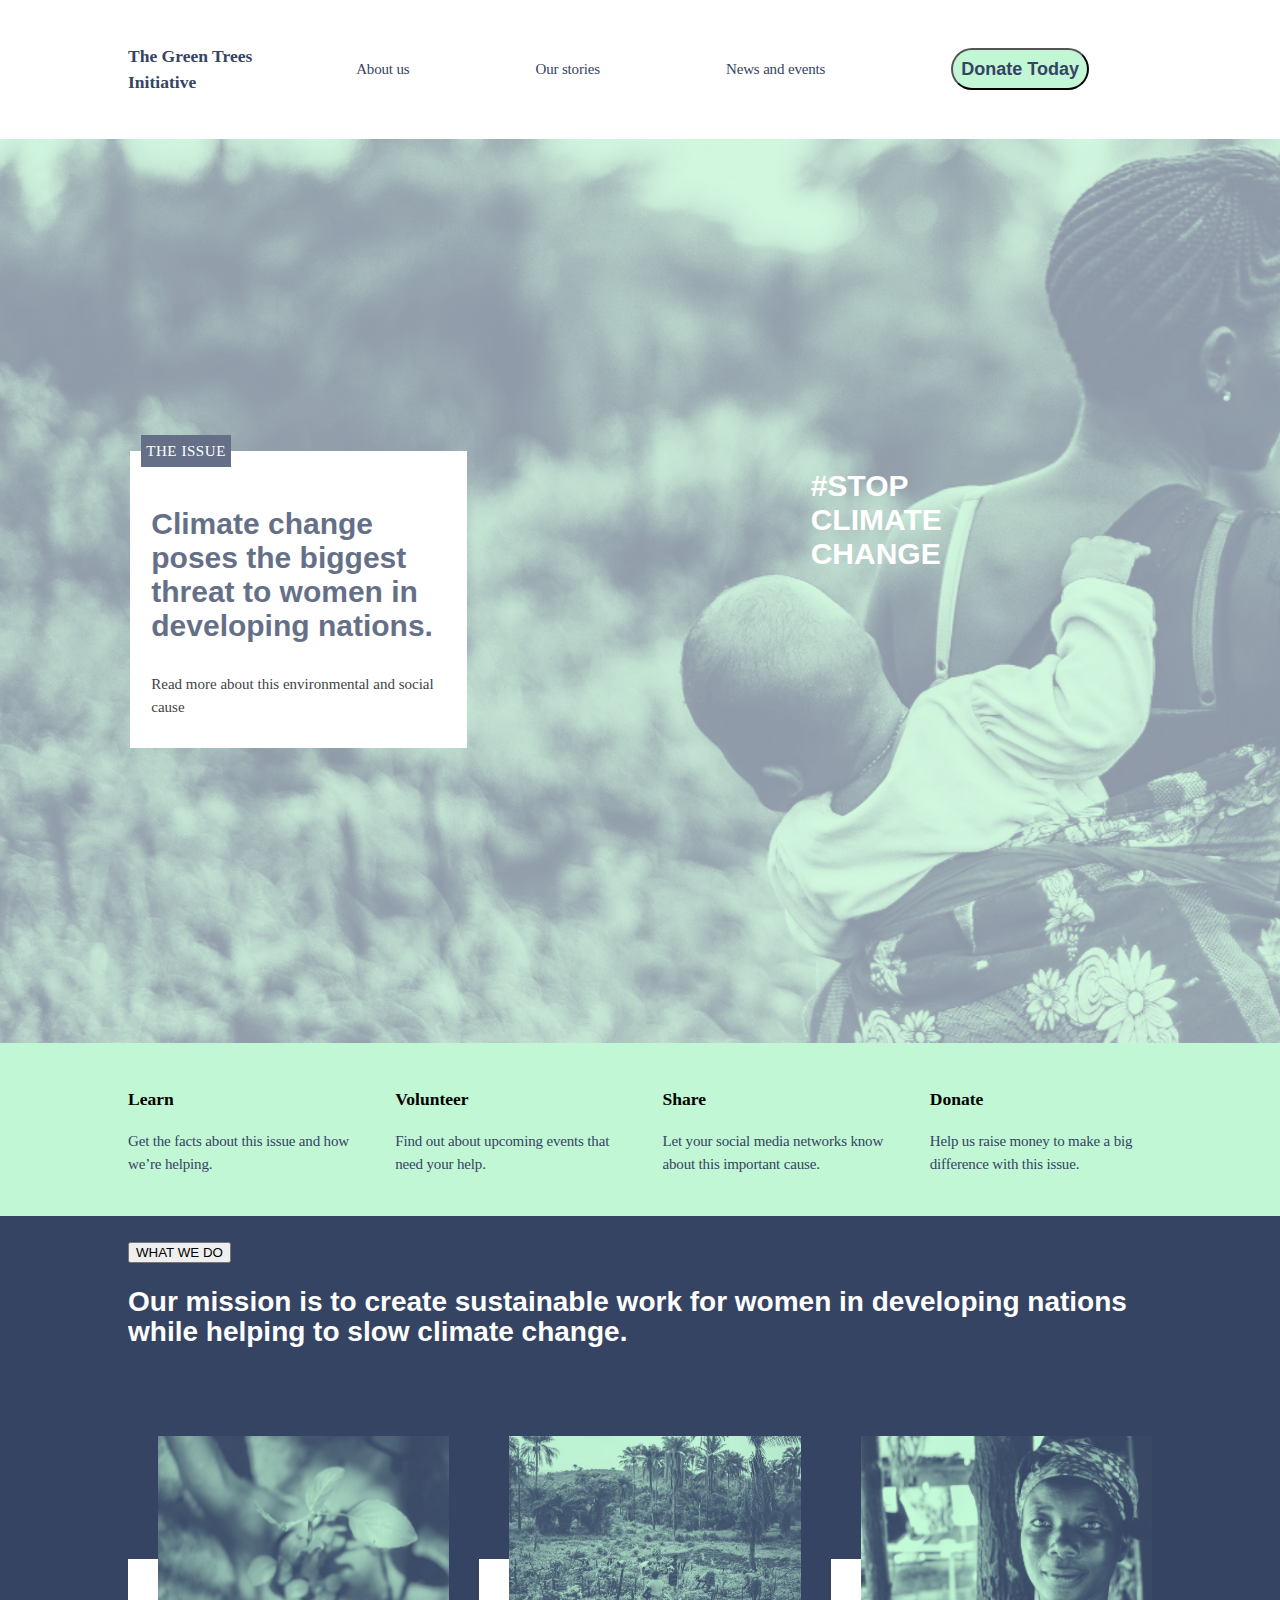
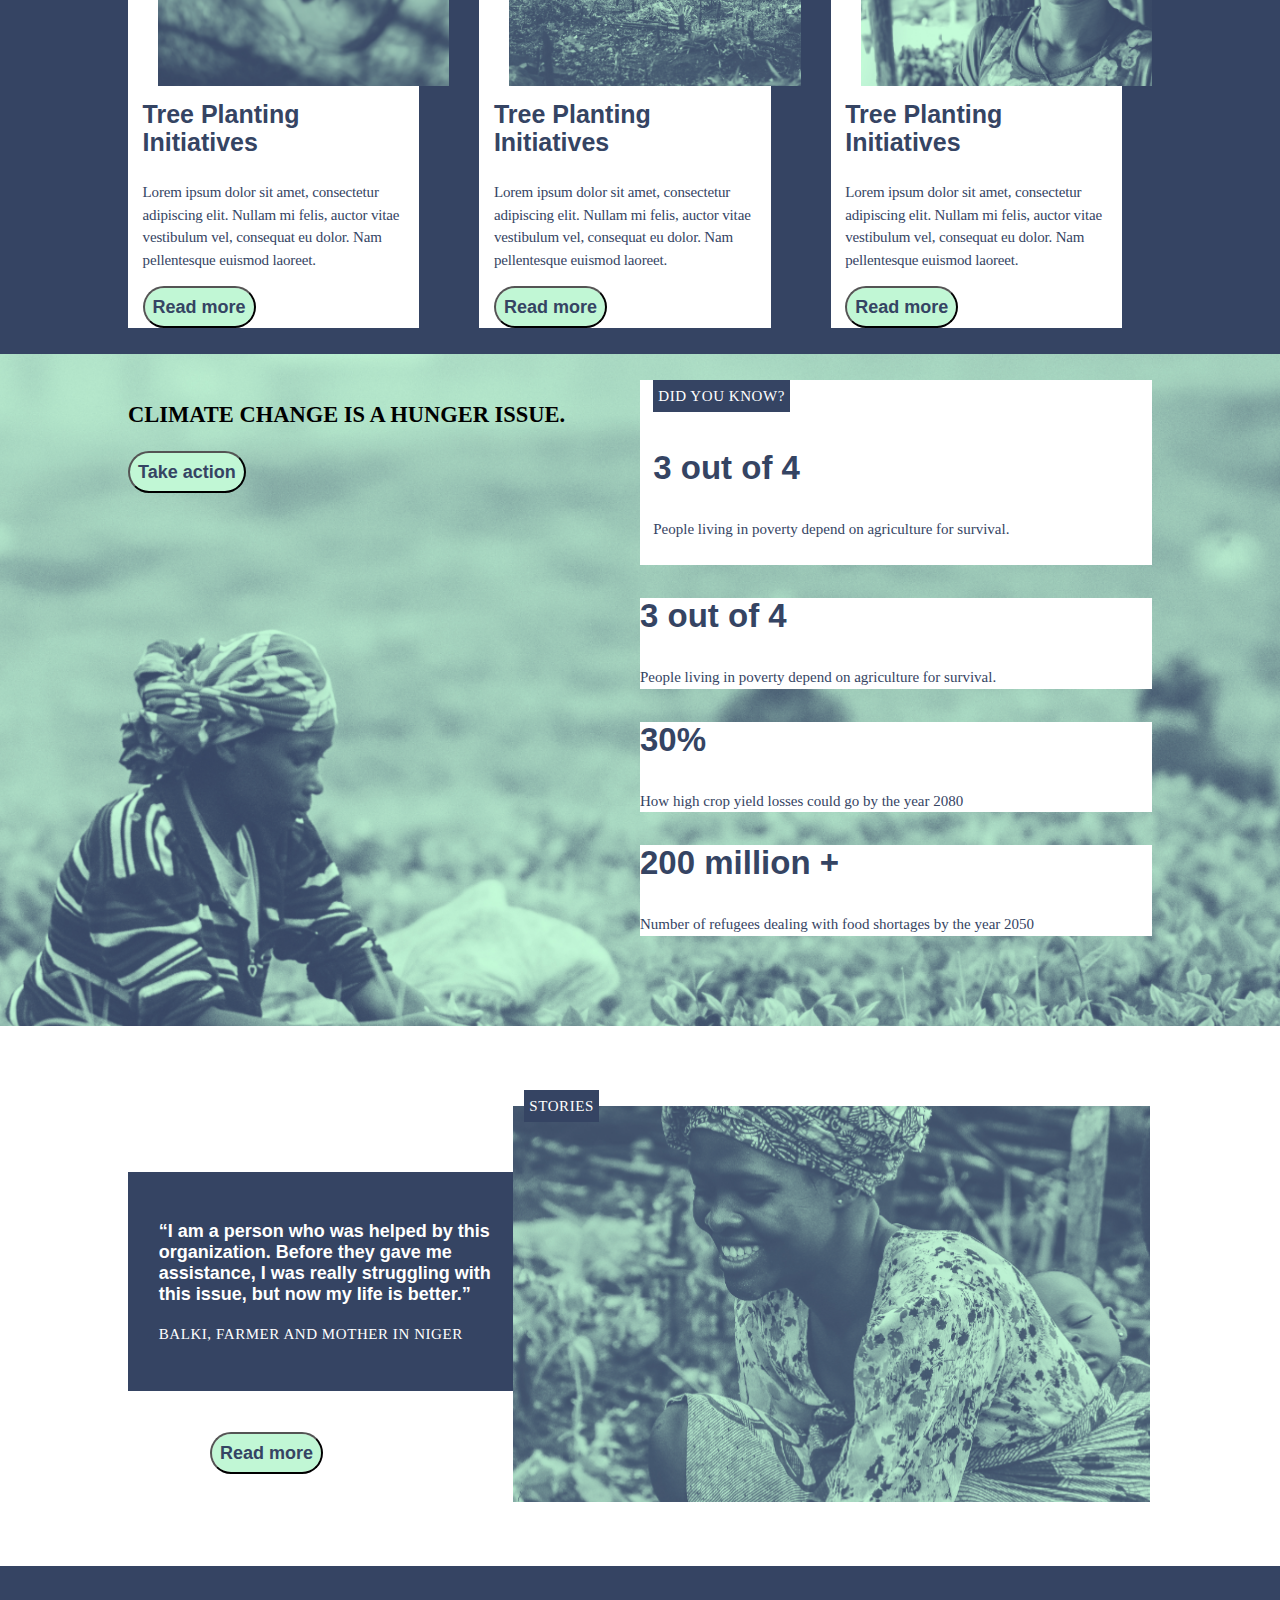
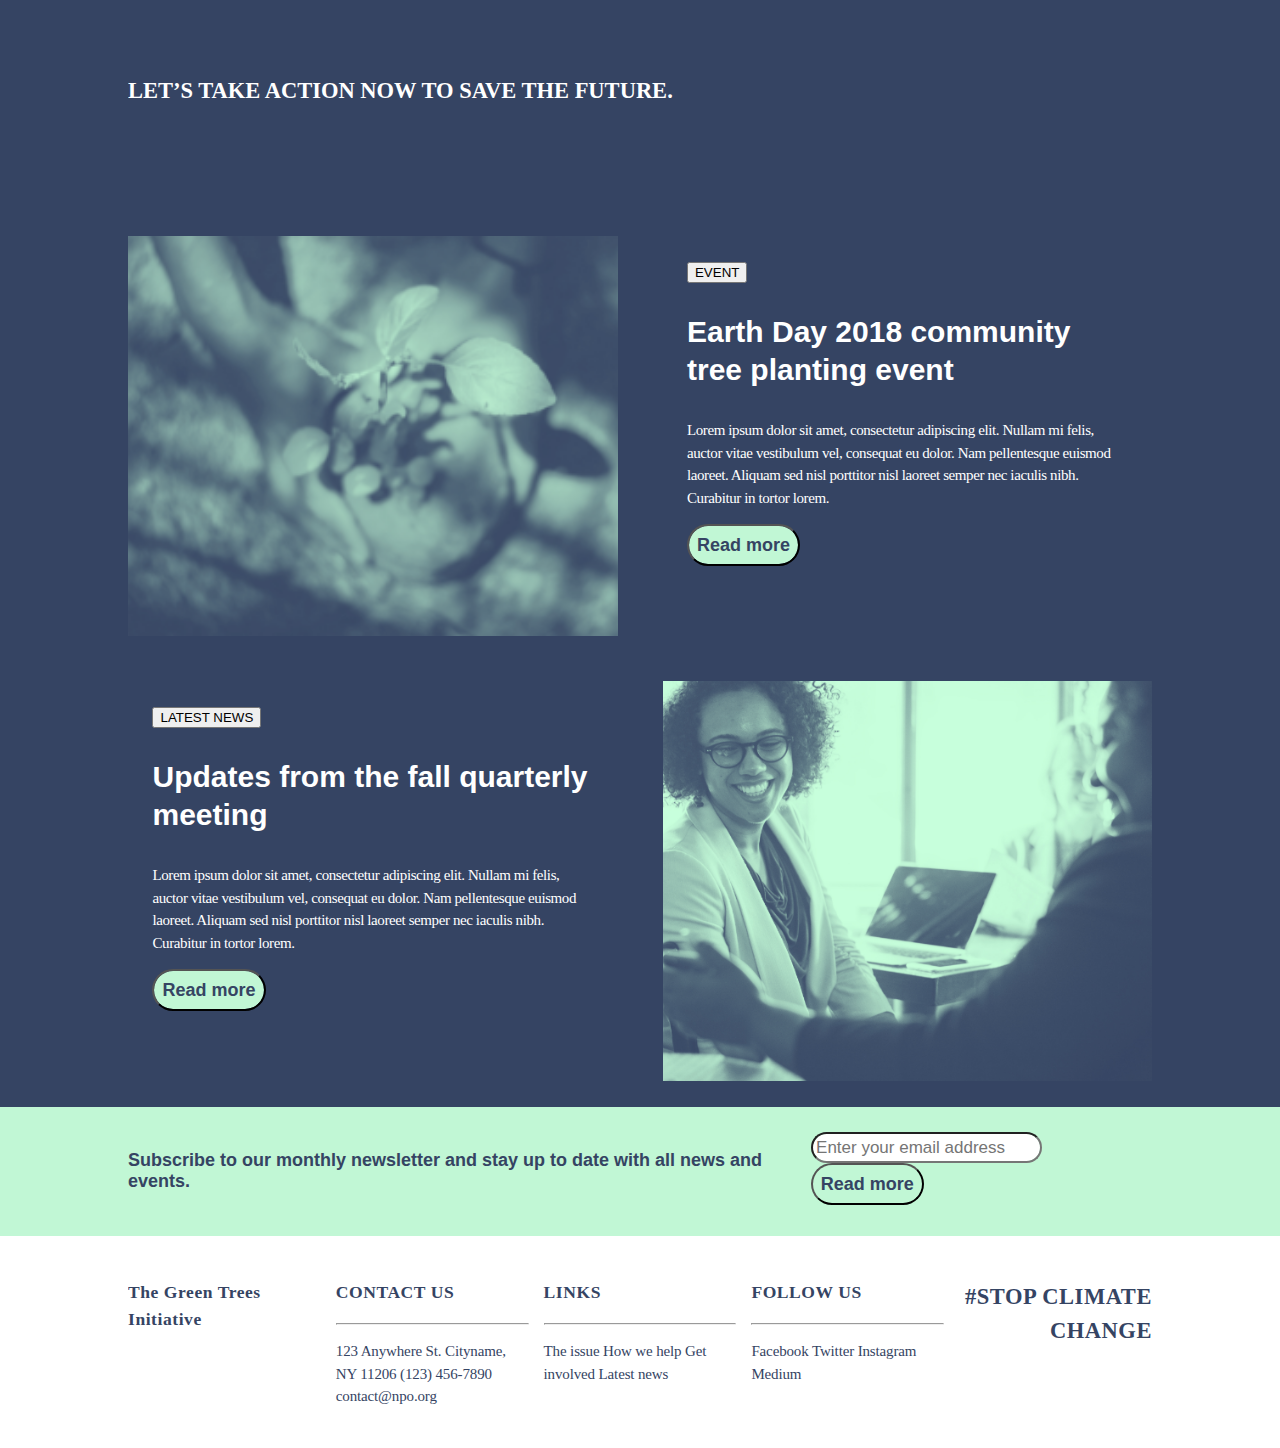
==== public/index.html @ 1413cc5b "renamed" ====
<!doctype html>
<html lang="en"><head>
    <meta charset="utf-8">
    <meta http-equiv="X-UA-Compatible" content="IE=edge">
    <meta name="description" content="Green Tree Initiative">
    <meta name="viewport" content="width=device-width, initial-scale=1.0, minimum-scale=1.0">
    <link href="../css/styles.css" rel="stylesheet">
    <title>
        Green Tree Initiative
    </title>  
</head>
<body>
  <header>
      <div class="container" id="nav-bar">
        <div id="title">
          <h3>The Green Trees Initiative</h3>
        </div>
        <nav>
            <a href="about.html" class="nav-link">About us</a>
            <a href="#stories" class="nav-link">Our stories</a>
            <a href="#news_and_events" class="nav-link">News and events</a>
            <a href="donation.html"><button id="donate-btn">Donate Today</button></a>
        </nav>
      </div>
    </header>
    
    <section id="the-issue">
      <div class="container">
        <fieldset>
          <legend>THE ISSUE</legend>
          <div id="content">
          <h3>Climate change poses the biggest threat to women in developing nations.</h3>
          <p>Read more about this environmental and social cause</p>
          </div>
        </fieldset>
        <div id="img"><h1>#STOP CLIMATE CHANGE</h1></div>
      </div>
    </section>
         
    <section id="section2">
      <div class="container">
        <div>
          <h3>Learn</h3>
          <p>Get the facts about this issue and how we’re helping.</p>
        </div>
        <div>
          <h3>Volunteer</h3>
          <p>Find out about upcoming events that need your help.</p>
        </div>
        <div>
          <h3>Share</h3>
          <p>Let your social media networks know about this important cause.</p>
        </div>
        <div>
          <h3>Donate</h3>
          <p>Help us raise money to make a big difference with this issue.</p>
        </div>
      </div>
    </section>
    
    <section id="whatwedo">
      <div class="container">
         <div id="header">
                <input type="button"value="WHAT WE DO">
                <h2>Our mission is to create sustainable work for women in developing nations while helping to slow climate change.</h2>
              </div>
        <div class="wrapper">

          <div class="box1">
            <div class="content" id="content1">
              <h3>Tree Planting Initiatives</h3>
                  <p>Lorem ipsum dolor sit amet, consectetur adipiscing elit. Nullam mi felis, auctor vitae vestibulum vel, consequat eu dolor. Nam pellentesque euismod laoreet.</p>
                  <button>Read more</button>
            </div>
            <div class="snap" id="snap1">
            </div>
          </div>
          
          <div class="box2">
            <div class="content" id="content2">
              <h3>Tree Planting Initiatives</h3>
                  <p>Lorem ipsum dolor sit amet, consectetur adipiscing elit. Nullam mi felis, auctor vitae vestibulum vel, consequat eu dolor. Nam pellentesque euismod laoreet.</p>
                  <button>Read more</button>
            </div>
            <div class="snap" id="snap2">
            </div>
          </div>
          <div class="box3">
            <div class="content" id="content3">
              <h3>Tree Planting Initiatives</h3>
                  <p>Lorem ipsum dolor sit amet, consectetur adipiscing elit. Nullam mi felis, auctor vitae vestibulum vel, consequat eu dolor. Nam pellentesque euismod laoreet.</p>
                  <button>Read more</button>
            </div>
            <div class="snap" id="snap3">
            </div>
          </div>
        </div>
      </div>
    </section>
    
    <section id="take-action">
      <div class="container">
        <div id="header">
          <h2>CLIMATE CHANGE IS A HUNGER ISSUE.</h2>
          <button>Take action</button>
        </div>
        <div class="wrapper">
          <div class="box">
            <fieldset>
              <legend>DID YOU KNOW?</legend>
              <h3>3 out of 4</h3>
              <p>People living in poverty depend on agriculture for survival.</p>
          </fieldset>
          </div>
          <div class="box">
            <h3>3 out of 4</h3>
            <p>People living in poverty depend on agriculture for survival.</p>
          </div>
          <div class="box">
            <h3>30%</h3>
            <p>How high crop yield losses could go by the year 2080</p>
          </div>
          <div class="box">
            <h3>200 million +</h3>
            <p>Number of refugees dealing with food shortages by the year 2050</p>
          </div>
        </div>
      </div>
    </section>
    
    <section id="stories">
      <div class="container">
        <fieldset>
          <legend>STORIES</legend>
        </fieldset>
        <div id="content">
          <h3>“I am a person who was helped by this organization. Before they gave me assistance, I was really struggling with this issue, but now my life is better.”</h3>
          <p>BALKI, FARMER AND MOTHER IN NIGER</p>
        </div>
        <button>Read more</button>
      </div>
    </section>
    
    <section id="takeaction">
      <div class="container">
          <h2>LET’S TAKE ACTION NOW TO SAVE THE FUTURE.</h2>

          <div id="inner-box1" class="box">
          <input  type="button" value="EVENT">
          <h3>Earth Day 2018 community tree planting event</h3>
          <p >Lorem ipsum dolor sit amet, consectetur adipiscing elit. Nullam mi felis, auctor vitae vestibulum vel, consequat eu dolor. Nam pellentesque euismod laoreet. Aliquam sed nisl porttitor nisl laoreet semper nec iaculis nibh. Curabitur in tortor lorem.</p>
          <button >Read more</button>
          </div>
          <div id="img1"></div>
        
          <div id="inner-box2" class="box">
          <input type="button" value="LATEST NEWS">
          <h3>Updates from the fall quarterly meeting</h3>
          <p>Lorem ipsum dolor sit amet, consectetur adipiscing elit. Nullam mi felis, auctor vitae vestibulum vel, consequat eu dolor. Nam pellentesque euismod laoreet. Aliquam sed nisl porttitor nisl laoreet semper nec iaculis nibh. Curabitur in tortor lorem.</p>
          <button>Read more</button>
          </div>
          <div id="img2"></div>
        
      </div>
    </section>
    
    <section id="subscribe">
      <div class="container">
        <h3>Subscribe to our monthly newsletter and stay up to date with all news and events.</h3>
        <div><input type="text" placeholder="Enter your email address">
          <button>Read more</button></div>
      </div>
    </section>
    
    <footer>
      <div class="container">
        <div class="title">
          <h3>The Green Trees Initiative</h3>
        </div>
        <div class="contact-info">
          <h3>CONTACT US</h3>
          <hr>
          <p>123 Anywhere St. Cityname, NY 11206 (123) 456-7890 contact@npo.org</p>
        </div>
        <div class="link">
          <h3>LINKS</h3>
          <hr>
          <p>The issue How we help Get involved Latest news</p>
        </div>
        <div class="social-network">
          <h3>FOLLOW US</h3>
          <hr>
          <p>Facebook Twitter Instagram Medium</p>
        </div>
        <div class="hashtag">
          <h2>#STOP CLIMATE CHANGE</h2>
      </div>
    </footer>
</body>
---- css/styles.css ----
body{
    font:15px/1.5 Helvetica sans-serif;
    padding:0;
    margin:0;
}
.container{
    width:80%;
    padding-top:2%;
    padding-bottom: 2%;
    margin:auto;
    overflow:hidden;
}

button{
    background: #C1F7D5 0% 0% no-repeat padding-box;
    border-radius: 100px;
    opacity: 1;
    text-align: center;
    padding:8px;
    font: Bold 18px/22px Helvetica;
    letter-spacing: 0px;
    color: #354463;
}

legend{
    background: #354463 0% 0% no-repeat padding-box;
    text-align: left;
    padding:5px;
    font: Regular 14px/17px Helvetica;
    letter-spacing: 0.56px;
    color: #FFFFFF;
}
fieldset{
    border: none;
}

header{
    height:auto;
    width:100%;
    background: #FFFFFF 0% 0% no-repeat padding-box;
    opacity: 1;
}

header #nav-bar{
    display:flex;
    align-items:center;
    justify-content:space-between;
}

header #title{
    text-align:left;
    color: #354463;
}

header nav{
    display:flex;
    height:auto;
    width:100%;
    align-items: center;
    justify-content: space-around;
}

header a{
    text-decoration: none;
    text-align: left;
    font: Light 16px/24px Helvetica;
    letter-spacing: -0.16px;
    color: #354463;
}

#the-issue{
    width:100%;
    min-height: 672px;
    background: transparent url('../img/annie-spratt-135307-unsplash.png') no-repeat center;
    background-size: cover;
    opacity: 0.76; 
}
#the-issue .container{
  display:grid;
  grid-template-columns:1fr 1fr 1fr 1fr 1fr 1fr;
  grid-template-rows:1fr 1fr 1fr 1fr 1fr 1fr;
 
}

#the-issue h3{
    font: Bold 30px Helvetica;
    letter-spacing: 0px;
    color: #354463;
}

#the-issue #content{
    padding:5px 10px;
    text-align: left;
}

#the-issue fieldset{
    background: #FFFFFF 0% 0% no-repeat padding-box;
    opacity: 1;
  grid-area:2/1/6/3;
  place-self:center;
}

#the-issue #img{
    opacity: 1;
    grid-area:3/5/3/6;
}
#the-issue #img h1{
    font: Bold 30px Helvetica;
    letter-spacing: 0px;
    color: #FFFFFF;
}

#section2{
    background: #C1F7D5 0% 0% no-repeat padding-box;
    opacity: 1;
}

#section2 .container{
  display:grid;
  grid-template-columns:1fr 1fr 1fr 1fr;
  grid-gap:3em;
}
#section2 p{
    text-align: left;
    font: Light 15px Helvetica;
    letter-spacing: -0.16px;
    color: #354463;
    opacity: 1;
}

#whatwedo{
    width:100%;
    background: #354463 0% 0% no-repeat padding-box;
    opacity: 1;
    margin:0;
  }
  #whatwedo .container{
    display:grid;
    grid-template-rows:1fr 3fr;
    grid-gap:2em;
  }
  #whatwedo .container  #header{
    grid-row:1/2;
  }
  #whatwedo .container .wrapper{
    grid-row:2/3;
    display:grid;
    grid-template-columns:1fr 1fr 1fr;
    grid-gap:2em;
  }
  
  #whatwedo .container .wrapper .box1,.box2,.box3{
    background: #354463 0% 0% no-repeat padding-box;
    opacity: 1;
    display:grid;
    grid-template-columns:2em 1fr 2em;
    grid-template-rows:1fr 1fr 2fr;
  }
  #whatwedo .container .wrapper .snap{
    max-height:250px;
    width:100%;
  }
  #whatwedo .container .wrapper #snap1{
    background: transparent url('../img/tree-planting.png') no-repeat center;
    background-size: cover; 
  }
  #whatwedo .container .wrapper #snap2{
    background: transparent url('../img/education-training@2x.png') no-repeat center;
    background-size: cover;
  }
  #whatwedo .container .wrapper #snap3{
    background: transparent url('../img/advocacy.png') no-repeat center;
    background-size: cover;
  }
  #whatwedo .container .wrapper #snap1,#snap2,#snap3{
    grid-area:1/2/4/4;
  }
  #whatwedo .container .wrapper #content1,#content2,#content3{
    grid-area:2/1/4/3;
    background: #FFFFFF 0% 0% no-repeat padding-box;
    opacity: 1;
    padding-top:40%;
    padding-left:5%;
    padding-right:5%;
  }
  #whatwedo .container .wrapper .content h3{
      text-align: left;
    font: Bold 25px/28px Helvetica;
    letter-spacing: 0px;
    color: #354463;
    opacity: 1;
  }
  #whatwedo .container .wrapper .content p{
    text-align: left;
    font: Light 16px/24px Helvetica;
    letter-spacing: -0.16px;
    color: #354463;
    opacity: 1;
  }
  #whatwedo .container .wrapper .content button{
    background: #C1F7D5 0% 0% no-repeat padding-box;
  border-radius: 100px;
  opacity: 1;
  }
  #whatwedo .container #header h2{
    text-align: left;
    font: Bold 28px/30px Helvetica;
    letter-spacing: 0px;
    color: #FFFFFF;
    opacity: 1;
  }

#take-action{
    width:100%;
    min-height: 672px;
    background: transparent url('../img/Did you know background.png') no-repeat center;
    opacity: 1;
    background-size: cover;
}
#take-action .container{
    display:grid;
    grid-template-columns:1fr 1fr;
  }
  #take-action .container #header{
    grid-column:1/2;
  }
  #take-action .container .wrapper{
    grid-column:2/3;
    grid-template-rows:1fr 1fr 1fr;
    grid-gap:3em;
  }
  #take-action .container .wrapper .box{
    background-color:white;
    letter-spacing: 0px;
    color: #354463;
  }
  #take-action .container .wrapper .box h3{
    text-align: left;
    font: Bold 33px/35px Helvetica;
    letter-spacing: 0px;
    color: #354463;
    opacity: 1;
  }

#stories{
    background: #FFFFFF 0% 0% no-repeat padding-box;
    opacity: 1;
    height: 100%;
    width: 100%;
}

#stories .container{
  padding-top:5%;
  padding-bottom: 5%;
}
#stories .container #content{
    background: #354463 0% 0% no-repeat padding-box;
    opacity: 1;
    height:10%;
    width: 50%;
    padding:3%;
    margin-top:8%;
}

#stories .container h3{
    text-align: left;
    font: Bold 18px Helvetica;
    letter-spacing: 0px;
    color: #FFFFFF;
    opacity: 1;
}
#stories .container p{
    text-align: left;
    font: Regular 14px/17px Helvetica;
    letter-spacing: 0.56px;
    color: #FFFFFF;
}

#stories fieldset{
    float:right;
    width:60%;
    min-height: 300px;
    background: transparent url('../img/lady-baby.png') no-repeat center;
    background-size: cover;
    padding-top:10%;
}
#stories .container button{
    margin-top: 4%;
    margin-left: 8%;
}

#takeaction{
    background: #354463 0% 0% no-repeat padding-box;
    opacity:1;
}

#takeaction h2{
    font: Regular 72px Flood Std;
    letter-spacing: 0px;
    color: #FFFFFF;
}

#takeaction .container #img1,#img2{
    min-height:400px;
    width:100%;
}
#takeaction .container{
  display:grid;
  grid-template-columns:1fr 1fr;
  grid-template-rows:200px 1fr 1fr;
  grid-gap:3em;
}
#takeaction .container h2{
  grid-area:1/1/2/3;
  align-self:center;
}
#takeaction .container #inner-box1{
  grid-area:2/2/3/3;
  padding:5%;
}
#takeaction .container #inner-box2{
  grid-area:3/1/4/2;
  padding:5%;
}
#takeaction .container #img1{
  grid-area:2/1/3/2;
}
#takeaction .container #img2{
  grid-area:3/2/4/3;
}
#takeaction #img1{
    background: transparent url('../img/tree-planting.png') no-repeat center;
    background-size: cover;
    opacity: 1;
}
#takeaction #img2{
    background: transparent url('../img/meeting.png')  no-repeat center;
    background-size:cover;
}

#takeaction .container .box h3{
    text-align: left;
    font: Bold 30px/38px Helvetica;
    letter-spacing: 0px;
    color: #FFFFFF;
}
#takeaction .container .box p{
    text-align: left;
    font: Light 20px/32px Helvetica;
    letter-spacing: -0.4px;
    color: #FFFFFF;
    opacity: 1;
}

#subscribe{
    background: #C1F7D5 0% 0% no-repeat padding-box;
    opacity: 1;
}
#subscribe .container,footer .container{
  display:grid;
  grid-template-columns:2fr 1fr;
}

#subscribe .container input{
    background: #FFFFFF 0% 0% no-repeat padding-box;
    border-radius: 100px;
    padding:1%;
    font-size: 17px;
    opacity: 1;
  
}
#subscribe .container h3{
    font: Bold 18px Helvetica;
    letter-spacing: 0px;
    color: #354463;
}

footer{
    background: #FFFFFF 0% 0% no-repeat padding-box;
    opacity: 1;
}
footer .container{
  display:grid;
  grid-template-columns:1fr 1fr 1fr 1fr 1fr;
  grid-gap:1em;
}

footer .container h3{
    font: Regular 14px/17px Helvetica;
    letter-spacing: 0.56px;
    color: #354463;
}
footer .container h2{
    font: Regular 28px/25px Helvetica;
    letter-spacing: 0.56px;
    color: #354463;
    text-align:right;
}
footer .container p{
    text-align: left;
    font: Light 14px/20px Helvetica;
    letter-spacing: -0.14px;
    color: #354463;
}


@media screen and (min-width: 768px) and (max-width: 1024px){
  body{
    font:15px/1.5 Helvetica sans-serif;
    padding:0;
    margin:0;
}
.container{
    width:80%;
    padding-top:2%;
    padding-bottom: 2%;
    margin:auto;
    overflow:hidden;
}

button{
    background: #C1F7D5 0% 0% no-repeat padding-box;
    border-radius: 100px;
    opacity: 1;
    text-align: center;
    padding:8px;
    font: Bold 18px/22px Helvetica;
    letter-spacing: 0px;
    color: #354463;
}

legend{
    background: #354463 0% 0% no-repeat padding-box;
    text-align: left;
    padding:5px;
    font: Regular 14px/17px Helvetica;
    letter-spacing: 0.56px;
    color: #FFFFFF;
}
fieldset{
    border: none;
}

header{
    height:auto;
    width:100%;
    background: #FFFFFF 0% 0% no-repeat padding-box;
    opacity: 1;
}

header #nav-bar{
 display:grid;
  grid-template-columns:1fr 1fr;
 grid-template-rows:1fr 1fr;
  grid-gap:10px;
}

header #title{
    text-align:left;
    color: #354463;
    grid-area:1/1/2/2;
}

header nav{
  grid-area:2/1/3/3;
  display:grid;
  grid-template-columns:1fr 1fr 1fr 1fr;
  justify-content:space-between;
}

header a{
    text-decoration: none;
    text-align: left;
    font: Light 16px/24px Helvetica;
    letter-spacing: -0.16px;
    color: #354463;
}

#the-issue{
    width:100%;
    min-height: 672px;
    background: transparent url('../img/annie-spratt-135307-unsplash.png') no-repeat center;
    background-size: cover;
    opacity: 0.76; 
}
#the-issue .container{
  display:grid;
  grid-template-columns:1fr 1fr 1fr 1fr 1fr 1fr;
  grid-template-rows:1fr 1fr 1fr 1fr 1fr 1fr;
 
}

#the-issue h3{
    font: Bold 30px Helvetica;
    letter-spacing: 0px;
    color: #354463;
}

#the-issue #content{
    padding:5px 10px;
    text-align: left;
}

#the-issue fieldset{
    background: #FFFFFF 0% 0% no-repeat padding-box;
    opacity: 1;
  grid-area:4/1/7/6;/*change*/
  place-self:center;
}

#the-issue #img{
    opacity: 1;
    grid-area:2/1/3/2;/*change*/
}

#section2{
    background: #C1F7D5 0% 0% no-repeat padding-box;
    opacity: 1;
}

#section2 .container{
  display:grid;
  grid-template-columns:1fr 1fr;/*change*/
  grid-gap:3em;
}
#section2 p{
    text-align: left;
    font: Light 15px Helvetica;
    letter-spacing: -0.16px;
    color: #354463;
    opacity: 1;
}

#whatwedo{
    width:100%;
    background: #354463 0% 0% no-repeat padding-box;
    opacity: 1;
    margin:0;
  }
 
 #whatwedo .container{
  display:grid;
   grid-template-columns:1fr 1fr;
  grid-template-rows:200px 2fr;
  grid-gap:2em;
}
#whatwedo .container  #header{
  grid-area:1/1/2/3;
}
#whatwedo .container .wrapper{
  grid-area:2/1/3/3;
  display:grid;
  grid-template-columns:1fr 1fr 1fr;
  grid-template-rows:1fr 1fr 1fr;
  grid-gap:2em;
}
  #whatwedo .container .wrapper .box1{
    grid-area:1/1/2/4;
  }
  #whatwedo .container .wrapper .box2{
    grid-area:2/1/3/4;
  }
  #whatwedo .container .wrapper .box3{
    grid-area:3/1/4/4;
  }
#whatwedo .container .wrapper .box1,.box2,.box3{
  background: #FFFFFF 0% 0% no-repeat padding-box;
  opacity: 1;
  display:grid;
  grid-template-columns:3em 1fr 1fr;
  grid-template-rows:3em 2fr 1fr;
}
#whatwedo .container .wrapper .snap{
  max-height:300px;
  width:100%;
}
#whatwedo .container .wrapper #snap1,#snap2,#snap3{
  grid-area:1/2/3/3;
}
#whatwedo .container .wrapper #content1,#content2,#content3{
  grid-area:1/3/4/4;
  background: #FFFFFF 0% 0% no-repeat padding-box;
  opacity: 1;
  padding-left:5%;
  padding-bottom:30%;
  padding-right:5%;
}

  #whatwedo .container .wrapper #snap1{
    background: transparent url('../img/tree-planting.png') no-repeat center;
    background-size: cover;   
  }
  #whatwedo .container .wrapper #snap2{
    background: transparent url('../img/education-training@2x.png') no-repeat center;
    background-size: cover;
  }
  #whatwedo .container .wrapper #snap3{
    background: transparent url('../img/advocacy.png') no-repeat center;
    background-size: cover;
  }
  #whatwedo .container .wrapper .content h3{
      text-align: left;
    font: Bold 25px/28px Helvetica;
    letter-spacing: 0px;
    color: #354463;
    opacity: 1;
  }
  #whatwedo .container .wrapper .content p{
    text-align: left;
    font: Light 16px/24px Helvetica;
    letter-spacing: -0.16px;
    color: #354463;
    opacity: 1;
  }
  #whatwedo .container .wrapper .content button{
    background: #C1F7D5 0% 0% no-repeat padding-box;
  border-radius: 100px;
  opacity: 1;
  }
  #whatwedo .container #header h2{
    text-align: left;
    font: Bold 28px/30px Helvetica;
    letter-spacing: 0px;
    color: #FFFFFF;
    opacity: 1;
  }

#take-action{
    width:100%;
    min-height: 672px;
    background: transparent url('../img/Did you know background.png') no-repeat center;
    opacity: 1;
    background-size: cover;
}
#take-action .container{
    display:grid;
    grid-template-columns:1fr 1fr;
  }
  #take-action .container #header{
    grid-column:1/2;
  }
  #take-action .container .wrapper{
    grid-column:2/3;
    grid-template-rows:1fr 1fr 1fr;
    grid-gap:3em;
  }
  #take-action .container .wrapper .box{
    background-color:white;
    letter-spacing: 0px;
    color: #354463;
  }
  #take-action .container .wrapper .box h3{
    text-align: left;
    font: Bold 33px/35px Helvetica;
    letter-spacing: 0px;
    color: #354463;
    opacity: 1;
  }

#stories{
    background: #FFFFFF 0% 0% no-repeat padding-box;
    opacity: 1;
    width: 100%;
}

#stories .container{
  padding-top:5%;
  padding-bottom: 5%;
  display:grid;
  grid-template-columns:1fr 1fr 2fr 1fr;
  grid-template-rows:1fr 1fr 1fr 50px;
}
#stories .container #content{
  opacity: 1;
  width:100%;
  min-height:300px;
  grid-area:2/2/4/5;
  padding-top:3%;
  background-color: #354463;
}

#stories .container h3{
    text-align: left;
    font: Bold 20px Helvetica;
    letter-spacing: 0px;
    color: #FFFFFF;
    opacity: 1;
}
#stories .container p{
    text-align: left;
    font: Regular 14px/17px Helvetica;
    letter-spacing: 0.56px;
    color: #FFFFFF;
}

#stories fieldset{
    grid-area:1/1/3/4;
    max-height: 300px;
    width:100%;
    background: transparent url('../img/lady-baby.png') no-repeat center;
    background-size: cover;
    padding-top:10%;
}
#stories .container button{
  grid-area:4/2/5/3;
  font-size:14px;
}

#takeaction{
    background: #354463 0% 0% no-repeat padding-box;
    opacity:1;
}

#takeaction h2{
    font: Regular 72px Flood Std;
    letter-spacing: 0px;
    color: #FFFFFF;
}

#takeaction .container #img1,#img2{
    max-height:400px;
    width:100%;
}
#takeaction #img1{
    background: transparent url('../img/tree-planting.png') no-repeat center;
    background-size: cover;
    opacity: 1;
}
#takeaction #img2{
    background: transparent url('../img/meeting.png')  no-repeat center;
    background-size:cover;
}
#takeaction .container .box h3{
    text-align: left;
    font: Bold 30px/38px Helvetica;
    letter-spacing: 0px;
    color: #FFFFFF;
}
#takeaction .container .box p{
    text-align: left;
    font: Light 20px/32px Helvetica;
    letter-spacing: -0.4px;
    color: #FFFFFF;
    opacity: 1;
}
#takeaction .container{
  display:grid;
  grid-template-columns:1fr 1fr;
  grid-template-rows:200px 1fr 1fr;
  grid-gap:3em;
}
#takeaction .container h2{
  grid-area:1/1/2/3;
  align-self:center;
}
#takeaction .container #inner-box1{
  grid-area:2/2/3/3;
}
#takeaction .container #inner-box2{
  grid-area:3/1/4/2;
}
#takeaction .container #img1{
  grid-area:2/1/3/2;
}
#takeaction .container #img2{
  grid-area:3/2/4/3;
}

#subscribe{
    background: #C1F7D5 0% 0% no-repeat padding-box;
    opacity: 1;
}
#subscribe .container,footer .container{
  display:grid;
  grid-template-rows:1fr;/*change*/
}

#subscribe .container input{
    background: #FFFFFF 0% 0% no-repeat padding-box;
    border-radius: 100px;
    padding:1%;
    font-size: 17px;
    opacity: 1;
  
}
#subscribe .container h3{
    font: Bold 18px Helvetica;
    letter-spacing: 0px;
    color: #354463;
}

footer{
    background: #FFFFFF 0% 0% no-repeat padding-box;
    opacity: 1;
}
footer .container{
  display:grid;
  grid-template-columns:1fr 1fr 1fr;
  grid-template-rows:1fr 1fr;
  grid-gap:1em;
}
footer .container .title{
  grid-area:1/1/2/2;
}
footer .container .contact-info{
  grid-area:1/2/2/3;
}
footer .container .link{
  grid-area:1/3/2/4;
}
footer .container .social-network{
  grid-area:2/2/3/3;
}
footer .container .hashtag{
  grid-area:2/3/3/4;
}

footer .container h3{
    font: Regular 14px/17px Helvetica;
    letter-spacing: 0.56px;
    color: #354463;
}
footer .container h2{
    font: Regular 28px/25px Helvetica;
    letter-spacing: 0.56px;
    color: #354463;
    text-align:right;
}
footer .container p{
    text-align: left;
    font: Light 14px/20px Helvetica;
    letter-spacing: -0.14px;
    color: #354463;
}
}

 @media screen and (min-width: 320px) and (max-width: 767px){ 

    .container{
        width:80%;
        padding-top:2%;
        padding-bottom: 2%;
        margin:auto;
    }
    
    button{
        background: #C1F7D5 0% 0% no-repeat padding-box;
        border-radius: 100px;
        opacity: 1;
        text-align: center;
        padding:8px;
        font: Bold 16px/22px Helvetica;
        letter-spacing: 0px;
        color: #354463;
    }
    
    legend{
        background: #354463 0% 0% no-repeat padding-box;
        text-align: left;
        padding:5px;
        font: Regular 14px/17px Helvetica;
        letter-spacing: 0.56px;
        color: #FFFFFF;
    }
    fieldset{
        border: none;
    }
    
    header{
        height:auto;
        width:100%;
        background: #FFFFFF 0% 0% no-repeat padding-box;
        opacity: 1;
    }
    
    header #nav-bar{
     display:grid;
      grid-template-columns:1fr 2fr;
      grid-template-rows:1fr 1fr; 
      grid-gap:10px;
    }
    header #nav-bar button{
      width:100%;
      font: Bold 15px Helvetica;
    }
    
    header #title{
        text-align:left;
        color: #354463;
        grid-area:1/1/2/2;
    }
    
    header nav{
      grid-area:1/2/3/3;
      display:grid;
      grid-template-columns:1fr;
      grid-gap:10px;
      justify-content:space-between;
      align-items:center;
    }
    
    header a{
        text-decoration: none;
        text-align: left;
        font: Light 16px/24px Helvetica;
        letter-spacing: -0.16px;
        color: #354463;
    }
    
    #the-issue{
        width:100%;
        min-height: 672px;
        background: transparent url('../img/annie-spratt-135307-unsplash.png') no-repeat center;
        background-size: cover;
        opacity: 0.76; 
    }
    #the-issue .container{
      display:grid;
      grid-template-rows:1fr 1fr;
      grid-template-columns:1fr 1fr;
      grid-gap:1em;
    }
    
    #the-issue h3{
        font: Bold 18px Helvetica;
        letter-spacing: 0px;
        color: #354463;
    }
    
    #the-issue #content{
        padding:5px 5px;
        text-align: left;
    }
    
    #the-issue fieldset{
        background: #FFFFFF 0% 0% no-repeat padding-box;
        opacity: 1;
      grid-area:2/1/3/3/*change*/
      /* place-self:center; */
    }
    
    #the-issue #img{
        grid-area:1/1/2/3;/*change*/
      text-align: left;
      font: Regular 25px/28px Flood Std;
      letter-spacing: 0px;
      color: #FFFFFF;
      opacity: 1;
    }
    
    #section2{
        background: #C1F7D5 0% 0% no-repeat padding-box;
        opacity: 1;
    }
    
    #section2 .container{
      display:grid;
      grid-template-columns:1fr 1fr;/*change*/
      grid-gap:3em;
    }
    #section2 p{
        text-align: left;
        font: Light 15px Helvetica;
        letter-spacing: -0.16px;
        color: #354463;
        opacity: 1;
    }
    
    #whatwedo{
        width:100%;
        background: #354463 0% 0% no-repeat padding-box;
        opacity: 1;
        margin:0;
      }
     
     #whatwedo .container{
      display:grid;
      grid-template-rows:200px 2fr;
      grid-template-columns:1fr 1fr
    }
    #whatwedo .container  #header{
      grid-area:1/1/2/3;
      place-self:center;
    }
    #whatwedo .container .wrapper{
      grid-area:2/1/3/3;
      display:grid;
      grid-template-rows:1fr 1fr 1fr;
      grid-template-columns:1fr 1fr;
      grid-gap:2em;
    }
      #whatwedo .container .wrapper .box1{
        grid-area:1/1/2/3;
      }
      #whatwedo .container .wrapper .box2{
        grid-area:2/1/3/3;
      }
      #whatwedo .container .wrapper .box3{
        grid-area:3/1/4/3;
      }
    #whatwedo .container .wrapper .box1,.box2,.box3{
      background: #FFFFFF 0% 0% no-repeat padding-box;
      opacity: 1;
      display:grid;
      grid-template-columns:2em 1fr 2em;
      grid-template-rows:1fr 1fr;
    }
    #whatwedo .container .wrapper .snap{
      max-height:300px;
      width:100%;
    }
    #whatwedo .container .wrapper #snap1,#snap2,#snap3{
      grid-area:1/2/2/3;
    }
    #whatwedo .container .wrapper #content1,#content2,#content3{
      grid-area:2/2/3/3;
      background: #FFFFFF 0% 0% no-repeat padding-box;
      opacity: 1;
      padding-left:3%;
      padding-right:3%;
    }
    
      #whatwedo .container .wrapper #snap1{
        background: transparent url('../img/tree-planting.png') no-repeat center;
        background-size: cover;
      }
      #whatwedo .container .wrapper #snap2{
        background: transparent url('../img/education-training@2x.png') no-repeat center;
        background-size: cover;
      }
      #whatwedo .container .wrapper #snap3{
        background: transparent url('../img/advocacy.png') no-repeat center;
        background-size: cover;
      }
      #whatwedo .container .wrapper .content h3{
          text-align: left;
        font: Bold 18px/20px Helvetica;
        letter-spacing: 0px;
        color: #354463;
        opacity: 1;
      }
      #whatwedo .container .wrapper .content p{
        text-align: left;
        font: Light 14px/18px Helvetica;
        letter-spacing: -0.16px;
        color: #354463;
        opacity: 1;
      }
      #whatwedo .container .wrapper .content button{
        background: #C1F7D5 0% 0% no-repeat padding-box;
      border-radius: 100px;
      opacity: 1;
      }
      #whatwedo .container #header h2{
        text-align: left;
        font: Bold 20px/23px Helvetica;
        letter-spacing: 0px;
        color: #FFFFFF;
        opacity: 1;
      }
    
    #take-action{
        width:100%;
        min-height: 672px;
        background: transparent url('../img/Did you know background.png') no-repeat center;
        opacity: 1;
        background-size: cover;
    }
    #take-action .container{
        display:grid;
        grid-template-rows:200px 1fr;
        grid-template-columns:1fr 1fr;
      }
      #take-action .container #header{
        grid-area:1/1/2/3;
      }
      #take-action .container .wrapper{
        grid-area:2/1/3/3;
        grid-template-rows:1fr 1fr 1fr;
        grid-gap:2em;
      }
      #take-action .container .wrapper .box{
        background-color:white;
        letter-spacing: 0px;
        color: #354463;
      }
      #take-action .container .wrapper .box h3{
        text-align: left;
        font: Bold 18px/20px Helvetica;
        letter-spacing: 0px;
        color: #354463;
        opacity: 1;
      }
    
    #stories{
        background: #FFFFFF 0% 0% no-repeat padding-box;
        opacity: 1;
        width: 100%;
    }
    
    #stories .container{
      padding-top:5%;
      padding-bottom: 5%;
      display:grid;
      grid-template-rows:1fr 1fr 50px;
    }
    #stories .container #content{
      opacity: 1;
      width:100%;
      min-height:300px;
      grid-row:2/3;
      background-color: #354463;
    }
    
    #stories .container h3{
        text-align: left;
        font: Bold 20px Helvetica;
        letter-spacing: 0px;
        color: #FFFFFF;
        opacity: 1;
    }
    #stories .container p{
        text-align: left;
        font: Regular 14px/17px Helvetica;
        letter-spacing: 0.56px;
        color: #FFFFFF;
    }
    
    #stories fieldset{
        grid-row:1/2;
        min-height: 300px;
        width:100%;
        background: transparent url('../img/lady-baby.png') no-repeat center;
        background-size: cover;
    }
    #stories .container button{
      grid-row:3/4;
      font-size:14px;
      width:50%;
      place-self:center;
    }
    
    #takeaction{
        background: #354463 0% 0% no-repeat padding-box;
        opacity:1;
    }
    
    #takeaction h2{
        font: Regular 30px Flood Std;
        letter-spacing: 0px;
        color: #FFFFFF;
    }
    
    #takeaction .container #img1,#img2{
        max-height:400px;
        width:100%;
    }
    #takeaction #img1{
        background: transparent url('../img/tree-planting.png') no-repeat center;
        background-size: cover;
        opacity: 1;
    }
    #takeaction #img2{
        background: transparent url('../img/meeting.png')  no-repeat center;
        background-size:cover;
    }
    #takeaction .container .box h3{
        text-align: left;
        font: Bold 18px/20px Helvetica;
        letter-spacing: 0px;
        color: #FFFFFF;
    }
    #takeaction .container .box p{
        text-align: left;
        font: Light 14px/20px Helvetica;
        letter-spacing: -0.4px;
        color: #FFFFFF;
        opacity: 1;
    }
    #takeaction .container{
      display:grid;
      grid-template-rows:200px 1fr 1fr 1fr 1fr;
      grid-template-columns:1fr 1fr;
      grid-gap:1em;
    }
    #takeaction .container h2{
      grid-area:1/1/2/3;
      align-self:center;
    }
    #takeaction .container #inner-box1{
      grid-area:3/1/4/3;
    }
    #takeaction .container #inner-box2{
      grid-area:5/1/6/3;
    }
    #takeaction .container #img1{
      grid-area:2/1/3/3;
    }
    #takeaction .container #img2{
      grid-area:4/1/5/3;
    }
    
    #subscribe{
        background: #C1F7D5 0% 0% no-repeat padding-box;
        opacity: 1;
    }
    #subscribe .container,footer .container{
      display:grid;
      grid-template-rows:1fr;/*change*/
    }
    
    #subscribe .container input{
        background: #FFFFFF 0% 0% no-repeat padding-box;
        border-radius: 100px;
        padding:1%;
        font-size: 17px;
        opacity: 1;
      
    }
    #subscribe .container h3{
        font: Bold 18px Helvetica;
        letter-spacing: 0px;
        color: #354463;
    }
    
    footer{
        background: #FFFFFF 0% 0% no-repeat padding-box;
        opacity: 1;
    }
    footer .container{
      display:grid;
      grid-template-columns:1fr 1fr;
      grid-gap:1em;
    }
    footer .container .title{
      grid-column:1/2;
    }
    footer .container .contact-info{
      grid-column:2/3;
    }
    footer .container .link{
      grid-column:1/2;
    }
    footer .container .social-network{
      grid-column:2/3;
    }
    footer .container .hashtag{
      grid-column:1/3;
    }
    
    footer .container h3{
        font: Regular 14px/17px Helvetica;
        letter-spacing: 0.56px;
        color: #354463;
    }
    footer .container h2{
        font: Regular 28px/25px Helvetica;
        letter-spacing: 0.56px;
        color: #354463;
        text-align:right;
    }
    footer .container p{
        text-align: left;
        font: Light 14px/20px Helvetica;
        letter-spacing: -0.14px;
        color: #354463;
    }
    }
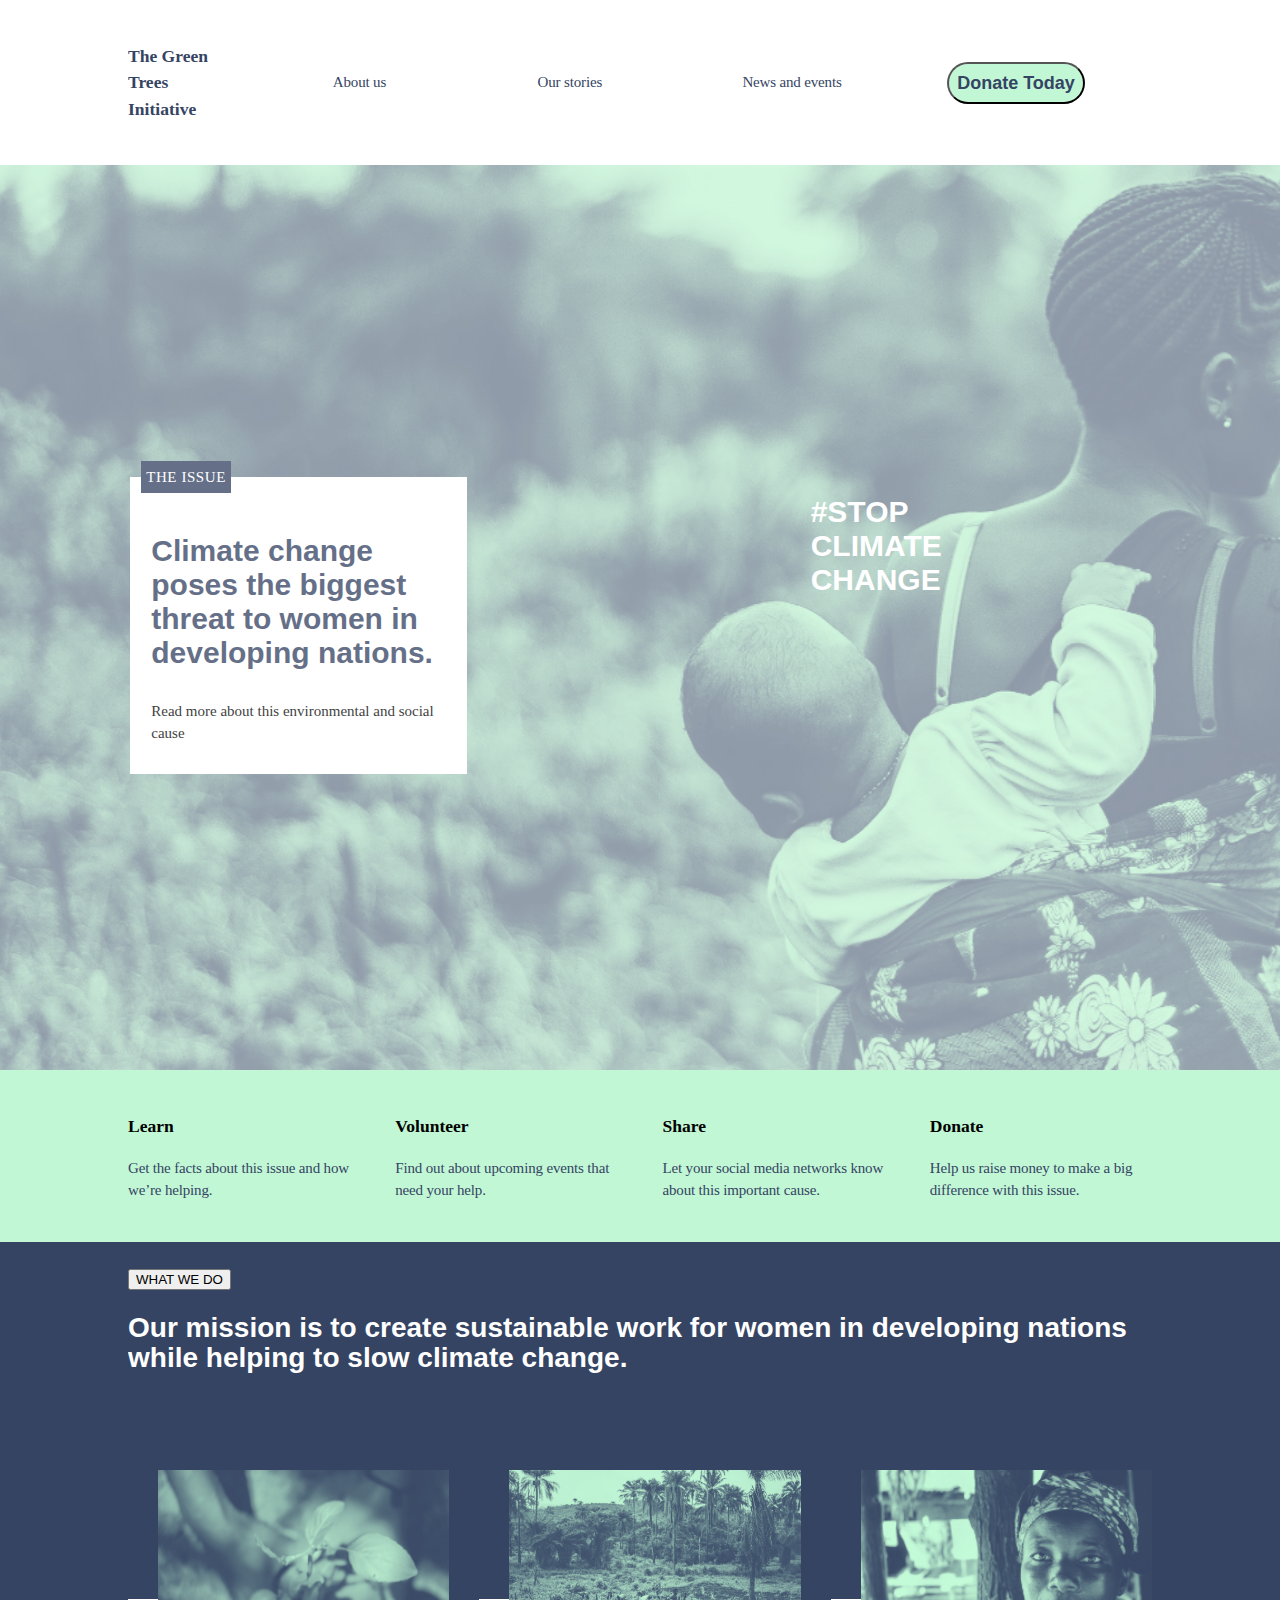
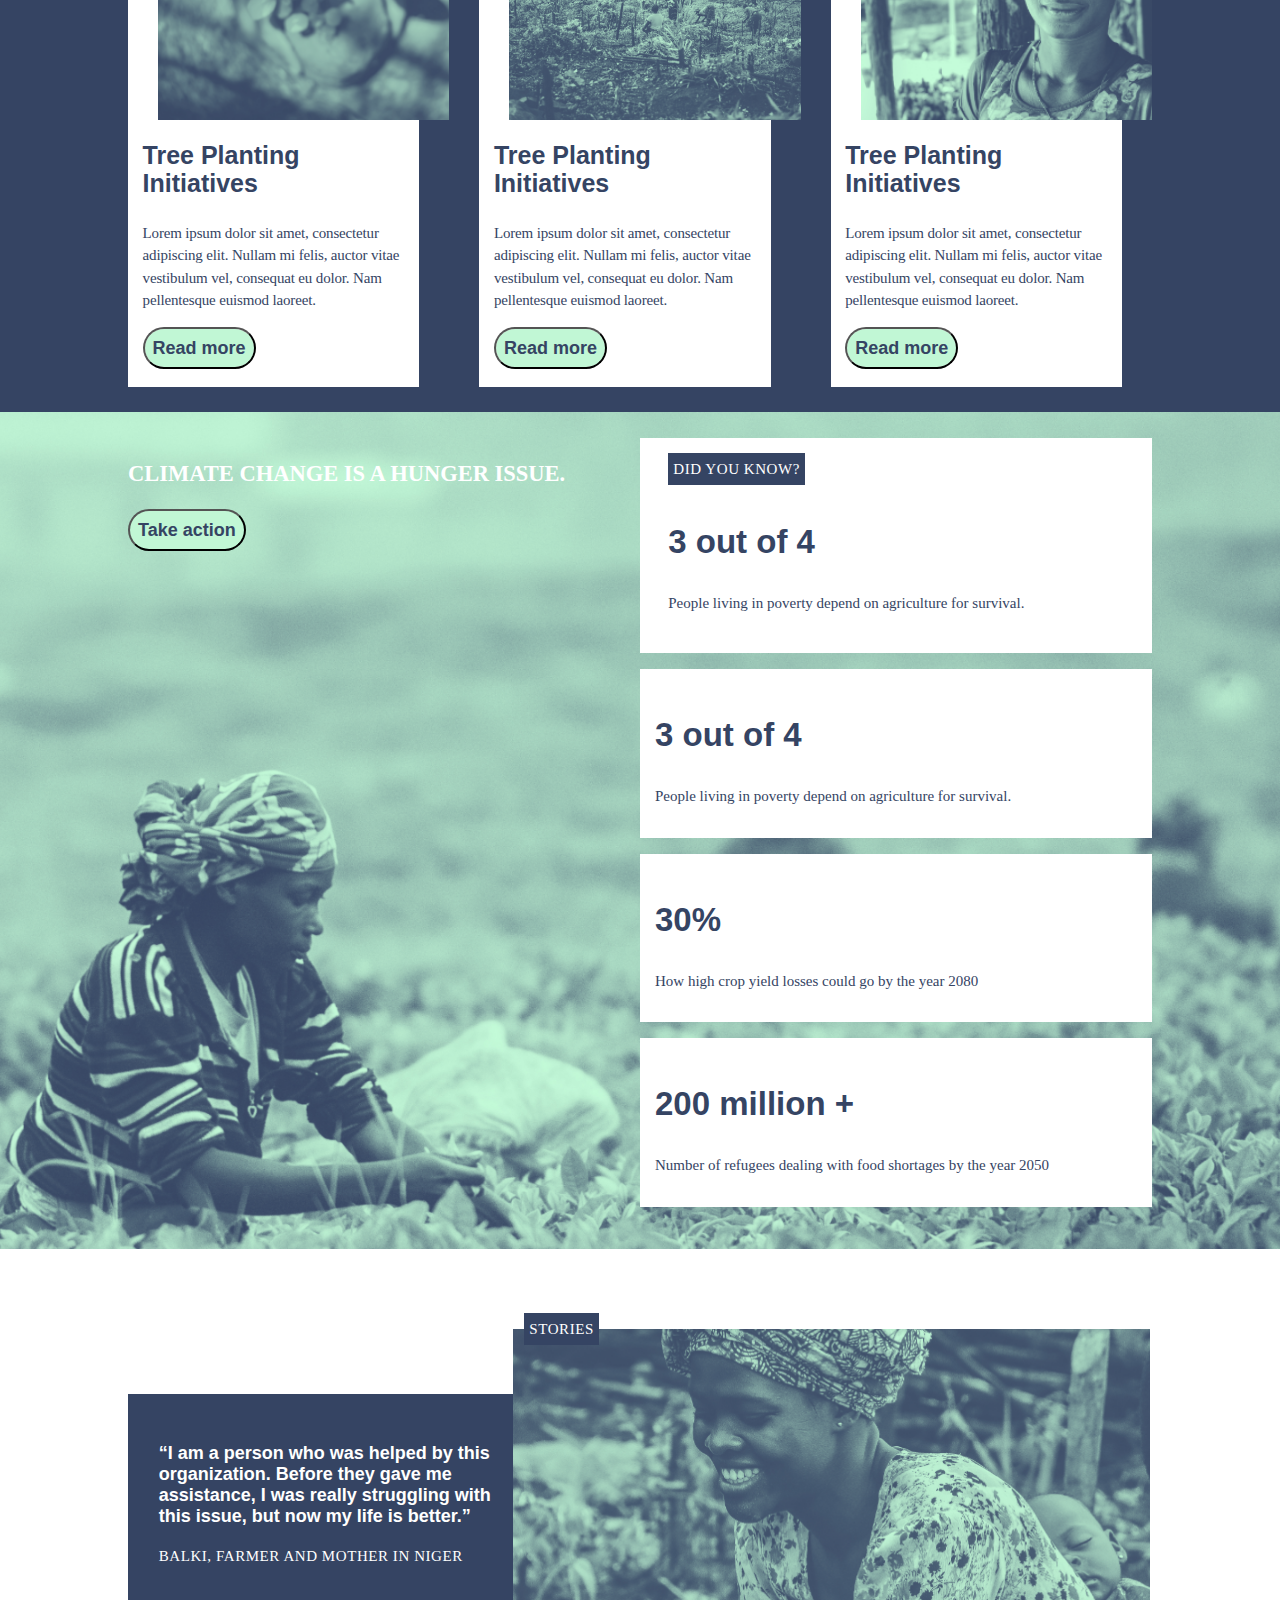
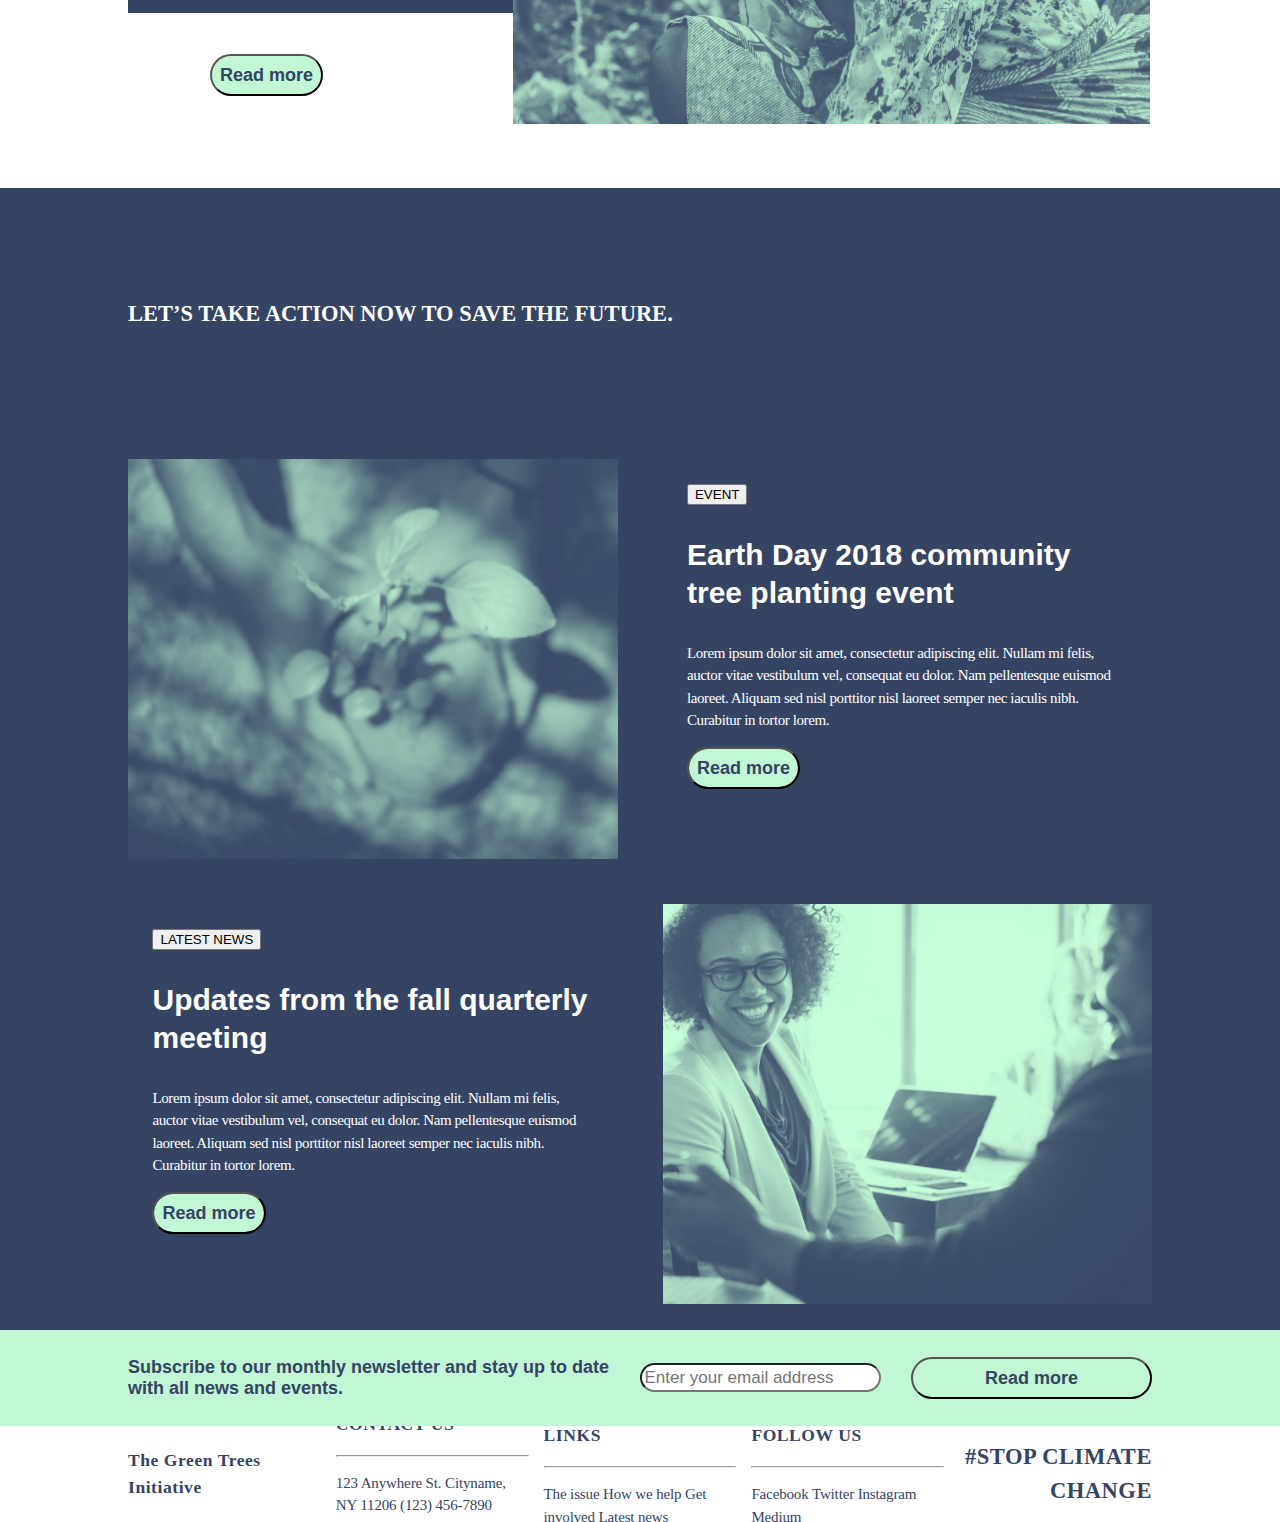
==== commit cee6f5f6: "refactor" ====
--- a/public/index.html
+++ b/public/index.html
@@ -4,7 +4,7 @@
     <meta http-equiv="X-UA-Compatible" content="IE=edge">
     <meta name="description" content="Green Tree Initiative">
     <meta name="viewport" content="width=device-width, initial-scale=1.0, minimum-scale=1.0">
-    <link href="../css/styles.css" rel="stylesheet">
+    <link href="./css/styles.css" rel="stylesheet">
     <title>
         Green Tree Initiative
     </title>  
@@ -15,10 +15,12 @@
         <div id="title">
           <h3>The Green Trees Initiative</h3>
         </div>
-        <nav>
+        <nav id="nav1">
             <a href="about.html" class="nav-link">About us</a>
             <a href="#stories" class="nav-link">Our stories</a>
             <a href="#news_and_events" class="nav-link">News and events</a>
+        </nav>
+        <nav id="nav2">
             <a href="donation.html"><button id="donate-btn">Donate Today</button></a>
         </nav>
       </div>
@@ -167,8 +169,8 @@
     <section id="subscribe">
       <div class="container">
         <h3>Subscribe to our monthly newsletter and stay up to date with all news and events.</h3>
-        <div><input type="text" placeholder="Enter your email address">
-          <button>Read more</button></div>
+        <input type="text" placeholder="Enter your email address">
+          <button>Read more</button>
       </div>
     </section>
     
--- a/public/css/styles.css
+++ b/public/css/styles.css
@@ -0,0 +1,877 @@
+body{
+  font:15px/1.5 Helvetica sans-serif;
+  padding:0;
+  margin:0;
+}
+.container{
+  width:80%;
+  padding-top:2%;
+  padding-bottom: 2%;
+  margin:auto;
+  overflow:hidden;
+}
+
+button{
+  background: #C1F7D5 0% 0% no-repeat padding-box;
+  border-radius: 100px;
+  opacity: 1;
+  text-align: center;
+  padding:8px;
+  font: Bold 18px/22px Helvetica;
+  letter-spacing: 0px;
+  color: #354463;
+}
+
+legend{
+  background: #354463 0% 0% no-repeat padding-box;
+  text-align: left;
+  padding:5px;
+  font: Regular 14px/17px Helvetica;
+  letter-spacing: 0.56px;
+  color: #FFFFFF;
+}
+fieldset{
+  border: none;
+}
+
+header{
+  height:auto;
+  width:100%;
+  background: #FFFFFF 0% 0% no-repeat padding-box;
+  opacity: 1;
+}
+
+header #nav-bar{
+display:grid;
+align-items:center;
+grid-template-columns:1fr 3fr 1fr;
+}
+
+header #title{
+  width:50%;
+  text-align:left;
+  color: #354463;
+}
+
+header #nav1{
+display:grid;
+grid-template-columns:1fr 1fr 1fr;
+align-self:center;
+}
+
+header a{
+  text-decoration: none;
+  text-align: left;
+  font: Light 16px/24px Helvetica;
+  letter-spacing: -0.16px;
+  color: #354463;
+}
+
+#the-issue{
+  width:100%;
+  min-height: 672px;
+  background: transparent url('../img/annie-spratt-135307-unsplash.png') no-repeat center;
+  background-size: cover;
+  opacity: 0.76; 
+}
+#the-issue .container{
+display:grid;
+grid-template-columns:1fr 1fr 1fr 1fr 1fr 1fr;
+grid-template-rows:1fr 1fr 1fr 1fr 1fr 1fr;
+
+}
+
+#the-issue h3{
+  font: Bold 30px Helvetica;
+  letter-spacing: 0px;
+  color: #354463;
+}
+
+#the-issue #content{
+  padding:5px 10px;
+  text-align: left;
+}
+
+#the-issue fieldset{
+  background: #FFFFFF 0% 0% no-repeat padding-box;
+  opacity: 1;
+grid-area:2/1/6/3;
+place-self:center;
+}
+
+#the-issue #img{
+  opacity: 1;
+  grid-area:3/5/3/6;
+}
+#the-issue #img h1{
+  font: Bold 30px Helvetica;
+  letter-spacing: 0px;
+  color: #FFFFFF;
+}
+
+#section2{
+  background: #C1F7D5 0% 0% no-repeat padding-box;
+  opacity: 1;
+}
+
+#section2 .container{
+display:grid;
+grid-template-columns:1fr 1fr 1fr 1fr;
+grid-gap:3em;
+}
+#section2 p{
+  text-align: left;
+  font: Light 15px Helvetica;
+  letter-spacing: -0.16px;
+  color: #354463;
+  opacity: 1;
+}
+
+#whatwedo{
+  width:100%;
+  background: #354463 0% 0% no-repeat padding-box;
+  opacity: 1;
+  margin:0;
+}
+#whatwedo .container{
+  display:grid;
+  grid-template-rows:1fr 3fr;
+  grid-gap:2em;
+}
+#whatwedo .container  #header{
+  grid-row:1/2;
+}
+#whatwedo .container .wrapper{
+  grid-row:2/3;
+  display:grid;
+  grid-template-columns:1fr 1fr 1fr;
+  grid-gap:2em;
+}
+
+#whatwedo .container .wrapper .box1,.box2,.box3{
+  background: #354463 0% 0% no-repeat padding-box;
+  opacity: 1;
+  display:grid;
+  grid-template-columns:2em 1fr 2em;
+  grid-template-rows:1fr 1fr 2fr;
+}
+#whatwedo .container .wrapper .snap{
+  max-height:250px;
+  width:100%;
+}
+#whatwedo .container .wrapper #snap1{
+  background: transparent url('../img/tree-planting.png') no-repeat center;
+  background-size: cover; 
+}
+#whatwedo .container .wrapper #snap2{
+  background: transparent url('../img/education-training@2x.png') no-repeat center;
+  background-size: cover;
+}
+#whatwedo .container .wrapper #snap3{
+  background: transparent url('../img/advocacy.png') no-repeat center;
+  background-size: cover;
+}
+#whatwedo .container .wrapper #snap1,#snap2,#snap3{
+  grid-area:1/2/4/4;
+}
+#whatwedo .container .wrapper #content1,#content2,#content3{
+  grid-area:2/1/4/3;
+  background: #FFFFFF 0% 0% no-repeat padding-box;
+  opacity: 1;
+  padding-top:40%;
+  padding-left:5%;
+  padding-right:5%;
+}
+#whatwedo .container .wrapper .content h3{
+    text-align: left;
+  font: Bold 25px/28px Helvetica;
+  letter-spacing: 0px;
+  color: #354463;
+  opacity: 1;
+}
+#whatwedo .container .wrapper .content p{
+  text-align: left;
+  font: Light 16px/24px Helvetica;
+  letter-spacing: -0.16px;
+  color: #354463;
+  opacity: 1;
+}
+#whatwedo .container .wrapper .content button{
+  background: #C1F7D5 0% 0% no-repeat padding-box;
+  border-radius: 100px;
+  opacity: 1;
+  margin-bottom:1em;
+}
+#whatwedo .container #header h2{
+  text-align: left;
+  font: Bold 28px/30px Helvetica;
+  letter-spacing: 0px;
+  color: #FFFFFF;
+  opacity: 1;
+}
+
+#take-action{
+  width:100%;
+  min-height: 672px;
+  background: transparent url('../img/Did you know background.png') no-repeat center;
+  opacity: 1;
+  background-size: cover;
+}
+#take-action .container{
+  display:grid;
+  grid-template-columns:1fr 1fr;
+}
+#take-action .container #header{
+  grid-column:1/2;
+}
+#take-action .container .wrapper{
+  grid-column:2/3;
+  grid-template-rows:1fr 1fr 1fr;
+  grid-gap:3em;
+}
+#take-action .container .wrapper .box{
+  background-color:white;
+  letter-spacing: 0px;
+  color: #354463;
+  padding:1em;
+  margin-bottom:1rem;
+}
+#take-action .container .wrapper .box h3{
+  text-align: left;
+  font: Bold 33px/35px Helvetica;
+  letter-spacing: 0px;
+  color: #354463;
+  opacity: 1;
+}
+#take-action .container #header h2{
+  text-align: left; 
+  font: Regular 44px/46px Flood Std;
+  letter-spacing: 0px;
+  color: #FFFFFF;
+  opacity: 1;
+}
+
+#stories{
+  background: #FFFFFF 0% 0% no-repeat padding-box;
+  opacity: 1;
+  height: 100%;
+  width: 100%;
+}
+
+#stories .container{
+padding-top:5%;
+padding-bottom: 5%;
+}
+#stories .container #content{
+  background: #354463 0% 0% no-repeat padding-box;
+  opacity: 1;
+  height:10%;
+  width: 50%;
+  padding:3%;
+  margin-top:8%;
+}
+
+#stories .container h3{
+  text-align: left;
+  font: Bold 18px Helvetica;
+  letter-spacing: 0px;
+  color: #FFFFFF;
+  opacity: 1;
+}
+#stories .container p{
+  text-align: left;
+  font: Regular 14px/17px Helvetica;
+  letter-spacing: 0.56px;
+  color: #FFFFFF;
+}
+
+#stories fieldset{
+  float:right;
+  width:60%;
+  min-height: 300px;
+  background: transparent url('../img/lady-baby.png') no-repeat center;
+  background-size: cover;
+  padding-top:10%;
+}
+#stories .container button{
+  margin-top: 4%;
+  margin-left: 8%;
+}
+
+#takeaction{
+  background: #354463 0% 0% no-repeat padding-box;
+  opacity:1;
+}
+
+#takeaction h2{
+  font: Regular 72px Flood Std;
+  letter-spacing: 0px;
+  color: #FFFFFF;
+}
+
+#takeaction .container #img1,#img2{
+  min-height:400px;
+  width:100%;
+}
+#takeaction .container{
+display:grid;
+grid-template-columns:1fr 1fr;
+grid-template-rows:200px 1fr 1fr;
+grid-gap:3em;
+}
+#takeaction .container h2{
+grid-area:1/1/2/3;
+align-self:center;
+}
+#takeaction .container #inner-box1{
+grid-area:2/2/3/3;
+padding:5%;
+}
+#takeaction .container #inner-box2{
+grid-area:3/1/4/2;
+padding:5%;
+}
+#takeaction .container #img1{
+grid-area:2/1/3/2;
+}
+#takeaction .container #img2{
+grid-area:3/2/4/3;
+}
+#takeaction #img1{
+  background: transparent url('../img/tree-planting.png') no-repeat center;
+  background-size: cover;
+  opacity: 1;
+}
+#takeaction #img2{
+  background: transparent url('../img/meeting.png')  no-repeat center;
+  background-size:cover;
+}
+
+#takeaction .container .box h3{
+  text-align: left;
+  font: Bold 30px/38px Helvetica;
+  letter-spacing: 0px;
+  color: #FFFFFF;
+}
+#takeaction .container .box p{
+  text-align: left;
+  font: Light 20px/32px Helvetica;
+  letter-spacing: -0.4px;
+  color: #FFFFFF;
+  opacity: 1;
+}
+
+#subscribe{
+  background: #C1F7D5 0% 0% no-repeat padding-box;
+  opacity: 1;
+}
+#subscribe .container,footer .container{
+display:grid;
+grid-template-columns:2fr 1fr 1fr;
+grid-gap:2em;
+grid-template-rows:3em;
+align-items:center;
+}
+
+#subscribe .container input{
+  background: #FFFFFF 0% 0% no-repeat padding-box;
+  border-radius: 100px;
+  padding:1%;
+  font-size: 17px;
+  opacity: 1;
+
+}
+#subscribe .container h3{
+  font: Bold 18px Helvetica;
+  letter-spacing: 0px;
+  color: #354463;
+}
+
+footer{
+  background: #FFFFFF 0% 0% no-repeat padding-box;
+  opacity: 1;
+}
+footer .container{
+display:grid;
+grid-template-columns:1fr 1fr 1fr 1fr 1fr;
+grid-gap:1em;
+}
+
+footer .container h3{
+  font: Regular 14px/17px Helvetica;
+  letter-spacing: 0.56px;
+  color: #354463;
+}
+footer .container h2{
+  font: Regular 28px/25px Helvetica;
+  letter-spacing: 0.56px;
+  color: #354463;
+  text-align:right;
+}
+footer .container p{
+  text-align: left;
+  font: Light 14px/20px Helvetica;
+  letter-spacing: -0.14px;
+  color: #354463;
+}
+
+
+@media screen and (min-width: 768px) and (max-width: 1024px){
+
+
+header #nav-bar{
+display:grid;
+grid-template-columns:1fr 1fr 1fr;
+grid-template-rows:1fr 1fr;
+}
+
+header #title{
+  text-align:left;
+  color: #354463;
+  grid-area:1/1/2/2;
+}
+
+header #nav1{ 
+grid-area:2/1/3/3;
+}
+header #nav2{
+grid-area:1/3/3/4;
+}
+
+
+#the-issue fieldset{
+  background: #FFFFFF 0% 0% no-repeat padding-box;
+  opacity: 1;
+grid-area:4/1/7/6;/*change*/
+place-self:center;
+}
+
+#the-issue #img{
+  opacity: 1;
+  grid-area:2/1/3/2;/*change*/
+}
+
+
+#section2 .container{
+display:grid;
+grid-template-columns:1fr 1fr;/*change*/
+grid-gap:3em;
+}
+
+
+#whatwedo .container{
+display:grid;
+ grid-template-columns:1fr 1fr;
+grid-template-rows:200px 2fr;
+grid-gap:2em;
+}
+#whatwedo .container  #header{
+grid-area:1/1/2/3;
+}
+#whatwedo .container .wrapper{
+grid-area:2/1/3/3;
+display:grid;
+grid-template-columns:1fr 1fr 1fr;
+grid-template-rows:1fr 1fr 1fr;
+grid-gap:3em;
+}
+#whatwedo .container .wrapper .box1{
+  grid-area:1/1/2/4;
+}
+#whatwedo .container .wrapper .box2{
+  grid-area:2/1/3/4;
+}
+#whatwedo .container .wrapper .box3{
+  grid-area:3/1/4/4;
+}
+#whatwedo .container .wrapper .box1,.box2,.box3{
+background: #FFFFFF 0% 0% no-repeat padding-box;
+opacity: 1;
+display:grid;
+grid-template-columns:3em 1fr 1fr;
+grid-template-rows:4em 2fr 1fr;
+}
+#whatwedo .container .wrapper .snap{
+max-height:300px;
+width:100%;
+}
+#whatwedo .container .wrapper #snap1,#snap2,#snap3{
+grid-area:1/2/3/3;
+margin-top:-10%;
+}
+#whatwedo .container .wrapper #content1,#content2,#content3{
+grid-area:1/3/4/4;
+background: #FFFFFF 0% 0% no-repeat padding-box;
+opacity: 1;
+padding-top:0;
+padding-left:5%;
+padding-bottom:30%;
+padding-right:5%;
+}
+
+#stories .container{
+padding-top:5%;
+padding-bottom: 5%;
+display:grid;
+grid-template-columns:1fr 1fr 2fr 1fr;
+grid-template-rows:1fr 1fr 1fr 50px;
+}
+#stories .container #content{
+opacity: 1;
+width:100%;
+min-height:300px;
+grid-area:2/2/4/5;
+padding-top:3%;
+background-color: #354463;
+}
+#stories fieldset{
+  grid-area:1/1/3/4;
+  max-height: 300px;
+  width:100%;
+  background: transparent url('../img/lady-baby.png') no-repeat center;
+  background-size: cover;
+  padding-top:10%;
+}
+#stories .container button{
+grid-area:4/2/5/3;
+font-size:14px;
+}
+
+#subscribe .container,footer .container{
+display:grid;
+grid-template-columns: 1fr 1fr;
+grid-template-rows:1fr 3em;/*change*/
+grid-gap:2em;
+}
+
+#subscribe .container input{
+  grid-area:2/1/3/2;
+  background: #FFFFFF 0% 0% no-repeat padding-box;
+  border-radius: 100px;
+  padding:1%;
+  font-size: 17px;
+  opacity: 1;
+
+}
+#subscribe .container button{
+grid-area:2/2/3/3;
+}
+#subscribe .container h3{
+  grid-area:1/1/2/3;
+  font: Bold 18px Helvetica;
+  letter-spacing: 0px;
+  color: #354463;
+}
+
+footer .container{
+display:grid;
+grid-template-columns:1fr 1fr 1fr;
+grid-template-rows:1fr 1fr;
+grid-gap:1em;
+}
+footer .container .title{
+grid-area:1/1/2/2;
+}
+footer .container .contact-info{
+grid-area:1/2/2/3;
+}
+footer .container .link{
+grid-area:1/3/2/4;
+}
+footer .container .social-network{
+grid-area:2/2/3/3;
+}
+footer .container .hashtag{
+grid-area:2/3/3/4;
+}
+}
+
+@media screen and (min-width: 320px) and (max-width: 767px){ 
+
+  button{
+      font: Bold 16px/22px Helvetica;
+  }
+  
+  header{
+      height:auto;
+      width:100%;
+      background: #FFFFFF 0% 0% no-repeat padding-box;
+      opacity: 1;
+  }
+  
+  header #nav-bar{
+    display:grid;
+    grid-template-columns:1fr 1fr;
+    grid-template-rows:1fr 2em;
+    grid-gap:10px;
+  }
+  header #nav-bar button{
+    width:100%;
+    font: Bold 15px Helvetica;
+  }
+  
+  header #title{
+      text-align:left;
+      color: #354463;
+      grid-area:1/1/2/2;
+  }
+  
+  header #nav1{
+    grid-area:1/2/2/3;
+    display:grid;
+    grid-template-columns:1fr;
+    grid-gap:10px;
+    justify-content:space-between;
+    align-items:center;
+  }
+  header #nav2{
+    grid-area:2/1/3/3;
+  }
+
+  #the-issue .container{
+    display:grid;
+    grid-template-rows:1fr 1fr;
+    grid-template-columns:1fr 1fr;
+    grid-gap:1em;
+  }
+  
+  #the-issue h3{
+      font: Bold 18px Helvetica;
+      letter-spacing: 0px;
+      color: #354463;
+  }
+  
+  #the-issue #content{
+      padding:5px 5px;
+      text-align: left;
+  }
+  
+  #the-issue fieldset{
+      background: #FFFFFF 0% 0% no-repeat padding-box;
+      grid-area:2/1/3/3;
+  }
+  
+  #the-issue #img{
+    grid-area:1/1/2/3;/*change*/
+    text-align: left;
+    font: Regular 25px/28px Flood Std;
+  }
+  
+  #section2 .container{
+    display:grid;
+    grid-template-columns:1fr 1fr;/*change*/
+    grid-gap:3em;
+  }
+
+   #whatwedo .container{
+    display:grid;
+    grid-template-rows:200px 2fr;
+    grid-template-columns:1fr 1fr
+  }
+  #whatwedo .container  #header{
+    grid-area:1/1/2/3;
+    place-self:center;
+  }
+  #whatwedo .container .wrapper{
+    grid-area:2/1/3/3;
+    display:grid;
+    grid-template-rows:1fr 1fr 1fr;
+    grid-template-columns:1fr 1fr;
+    grid-gap:4em;
+  }
+    #whatwedo .container .wrapper .box1{
+      grid-area:1/1/2/3;
+    }
+    #whatwedo .container .wrapper .box2{
+      grid-area:2/1/3/3;
+    }
+    #whatwedo .container .wrapper .box3{
+      grid-area:3/1/4/3;
+    }
+  #whatwedo .container .wrapper .box1,.box2,.box3{
+    background: #FFFFFF 0% 0% no-repeat padding-box;
+    opacity: 1;
+    display:grid;
+    grid-template-columns:2em 1fr 2em;
+    grid-template-rows:1fr 1fr;
+  }
+  #whatwedo .container .wrapper .snap{
+    max-height:300px;
+    width:100%;
+  }
+  #whatwedo .container .wrapper #snap1,#snap2,#snap3{
+    grid-area:1/2/2/3;
+    margin-top:-10%;
+  }
+  #whatwedo .container .wrapper #content1,#content2,#content3{
+    grid-area:2/2/3/3;
+    background: #FFFFFF 0% 0% no-repeat padding-box;
+    opacity: 1;
+    padding-top:0%;
+    padding-left:3%;
+    padding-right:3%;
+  }
+  #whatwedo .container .wrapper .content h3{
+      font: Bold 18px/20px Helvetica;
+    }
+  #whatwedo .container .wrapper .content p{
+      font: Light 14px/18px Helvetica;
+    }
+  #whatwedo .container .wrapper .content button{
+      background: #C1F7D5 0% 0% no-repeat padding-box;
+      border-radius: 100px;
+      opacity: 1;
+    }
+  #whatwedo .container #header h2{
+      font: Bold 20px/23px Helvetica;
+    }
+
+  #take-action .container{
+      display:grid;
+      grid-template-rows:200px 1fr;
+      grid-template-columns:1fr 1fr;
+  }
+  #take-action .container #header{
+      grid-area:1/1/2/3;
+  }
+  #take-action .container .wrapper{
+      grid-area:2/1/3/3;
+      grid-template-rows:1fr 1fr 1fr;
+      grid-gap:2em;
+  }
+  #take-action .container .wrapper .box h3{
+      font: Bold 18px/20px Helvetica;
+  }
+  
+  #stories .container{
+    padding-top:5%;
+    padding-bottom: 5%;
+    display:grid;
+    grid-template-rows:1fr 1fr 50px;
+  }
+  #stories .container #content{
+    opacity: 1;
+    width:100%;
+    min-height:300px;
+    grid-row:2/3;
+    background-color: #354463;
+    margin-top:0;
+  }
+  
+  #stories .container h3{
+      font: Bold 20px Helvetica;
+  }
+  #stories .container p{
+      font: Regular 14px/17px Helvetica;
+  }
+  
+  #stories fieldset{
+      grid-row:1/2;
+      min-height: 300px;
+      width:100%;
+      background: transparent url('../img/lady-baby.png') no-repeat center;
+      background-size: cover;
+  }
+  #stories .container button{
+    grid-row:3/4;
+    font-size:14px;
+    width:50%;
+    place-self:center;
+  }
+  
+  #takeaction h2{
+      font: Regular 30px Flood Std;
+      letter-spacing: 0px;
+      color: #FFFFFF;
+  }
+
+  #takeaction .container .box h3{
+      font: Bold 18px/20px Helvetica;
+  }
+  #takeaction .container .box p{
+      font: Light 14px/20px Helvetica;
+  }
+  #takeaction .container{
+    display:grid;
+    grid-template-rows:200px 1fr 1fr 1fr 1fr;
+    grid-template-columns:1fr 1fr;
+    grid-gap:1em;
+  }
+  #takeaction .container h2{
+    grid-area:1/1/2/3;
+    align-self:center;
+  }
+  #takeaction .container #inner-box1{
+    grid-area:3/1/4/3;
+  }
+  #takeaction .container #inner-box2{
+    grid-area:5/1/6/3;
+  }
+  #takeaction .container #img1{
+    grid-area:2/1/3/3;
+  }
+  #takeaction .container #img2{
+    grid-area:4/1/5/3;
+  }
+  
+  #subscribe .container,footer .container{
+    display:grid;
+    grid-template-columns:1fr 1fr;
+    grid-template-rows:1fr 3em 3em;
+    grid-gap:1em;
+  }
+  
+  #subscribe .container input{
+      grid-area:2/1/3/3;
+      padding:1%;
+      font-size: 17px;
+  }
+    #subscribe .container button{
+      grid-area:3/1/4/2;
+    }
+  #subscribe .container h3{
+      grid-area:1/1/2/3;
+      font: Bold 18px Helvetica;
+
+  }
+  
+  footer .container{
+    display:grid;
+    grid-template-columns:1fr 1fr;
+    grid-template-rows: 1fr 1fr 1fr;
+    grid-gap:1em;
+  }
+  footer .container .title{
+    grid-area:1/1/2/2;
+  }
+  footer .container .contact-info{
+    grid-area:1/2/2/3;
+  }
+  footer .container .link{
+    grid-area:2/1/3/2;
+  }
+  footer .container .social-network{
+    grid-area:2/2/3/3;
+  }
+  footer .container .hashtag{
+    grid-area:3/1/4/3;
+  }
+  
+  footer .container h3{
+      font: Regular 14px/17px Helvetica;
+      letter-spacing: 0.56px;
+      color: #354463;
+  }
+  footer .container h2{
+      font: Regular 28px/25px Helvetica;
+      letter-spacing: 0.56px;
+      color: #354463;
+      text-align:right;
+  }
+  footer .container p{
+      text-align: left;
+      font: Light 14px/20px Helvetica;
+      letter-spacing: -0.14px;
+      color: #354463;
+  }
+  }